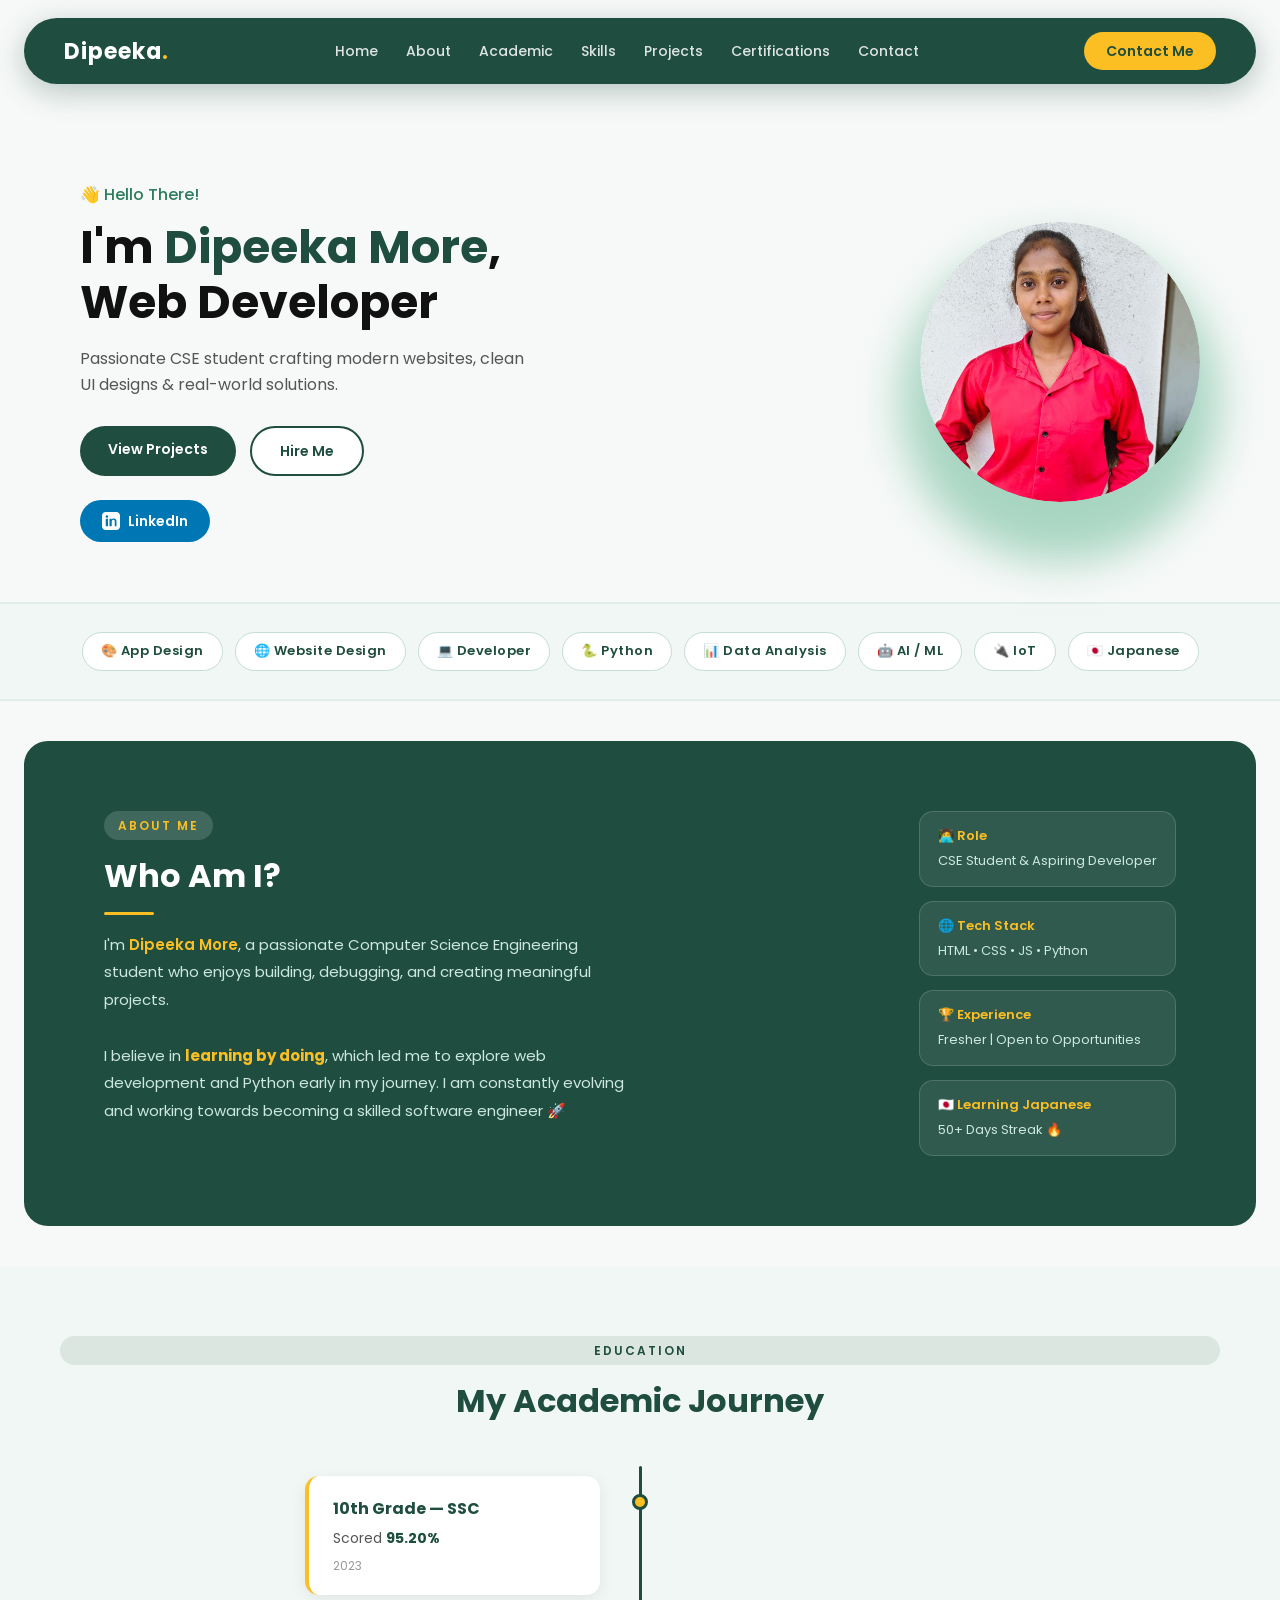
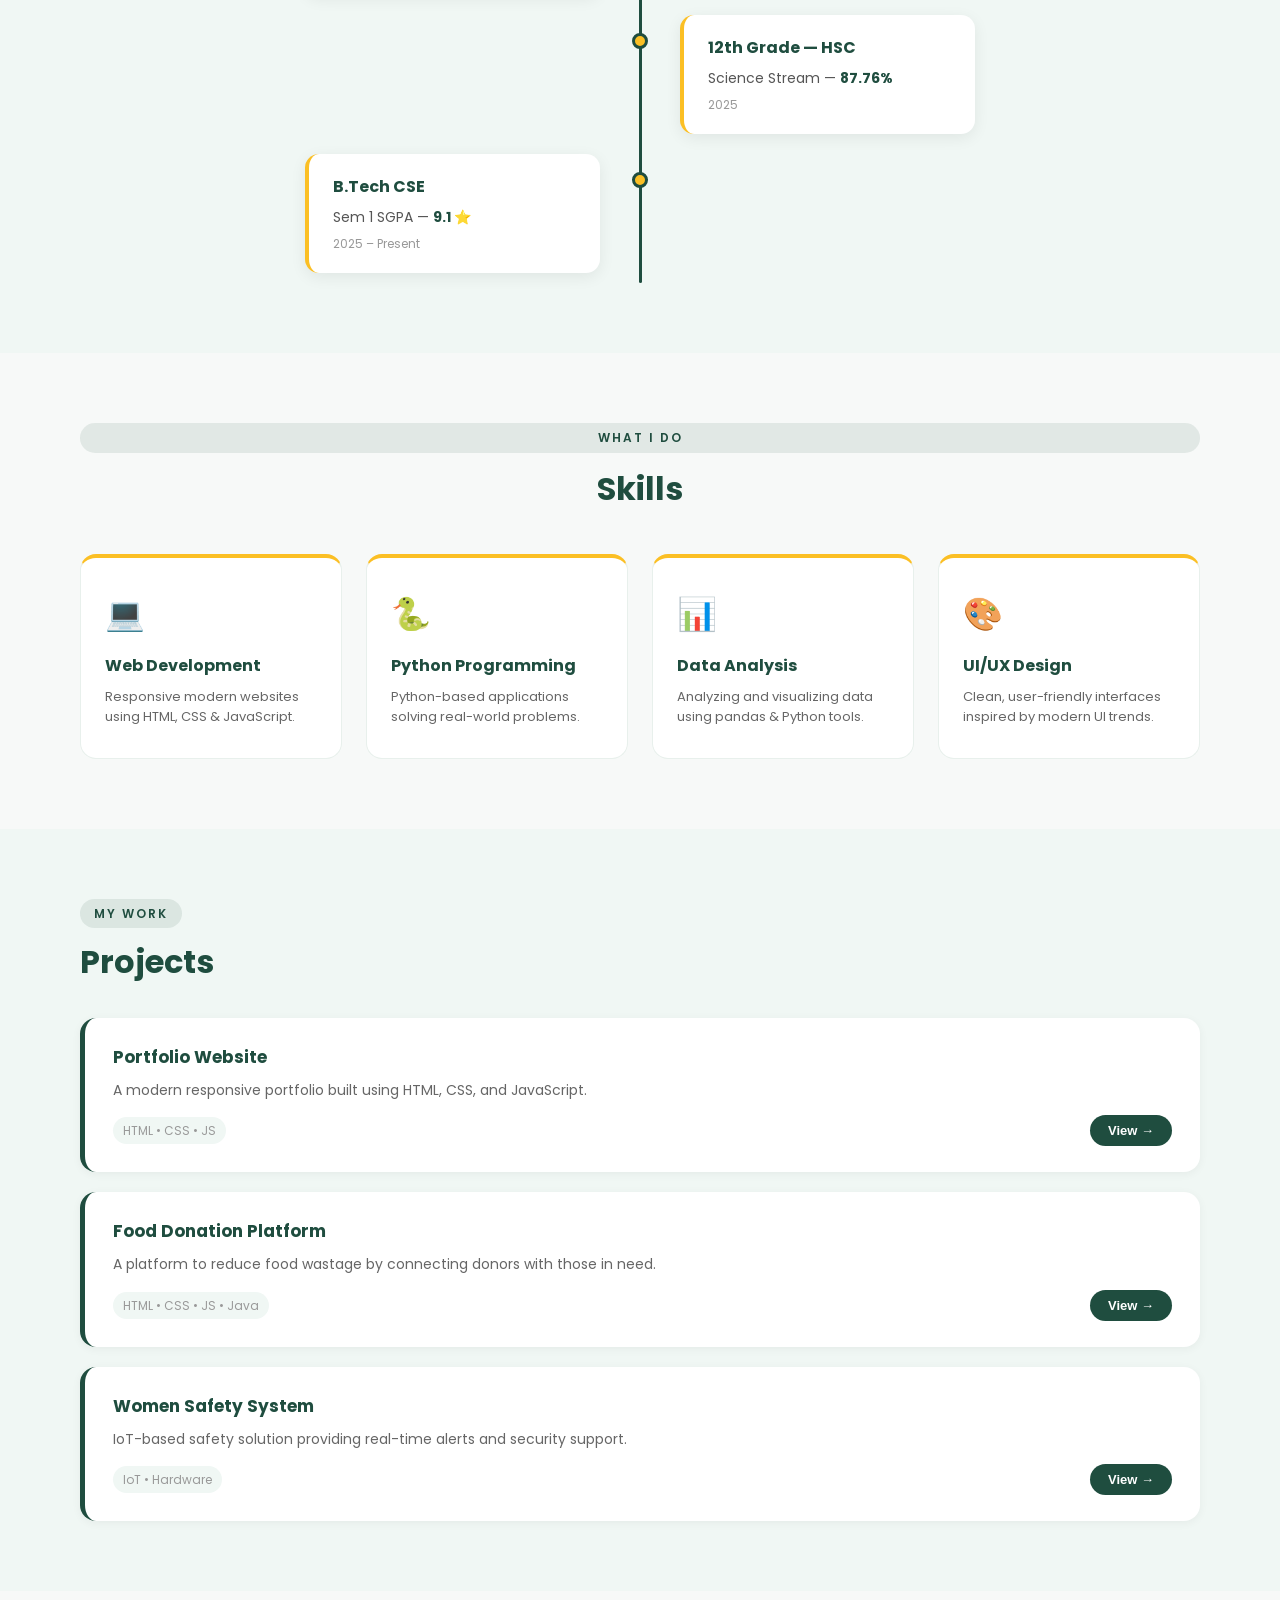
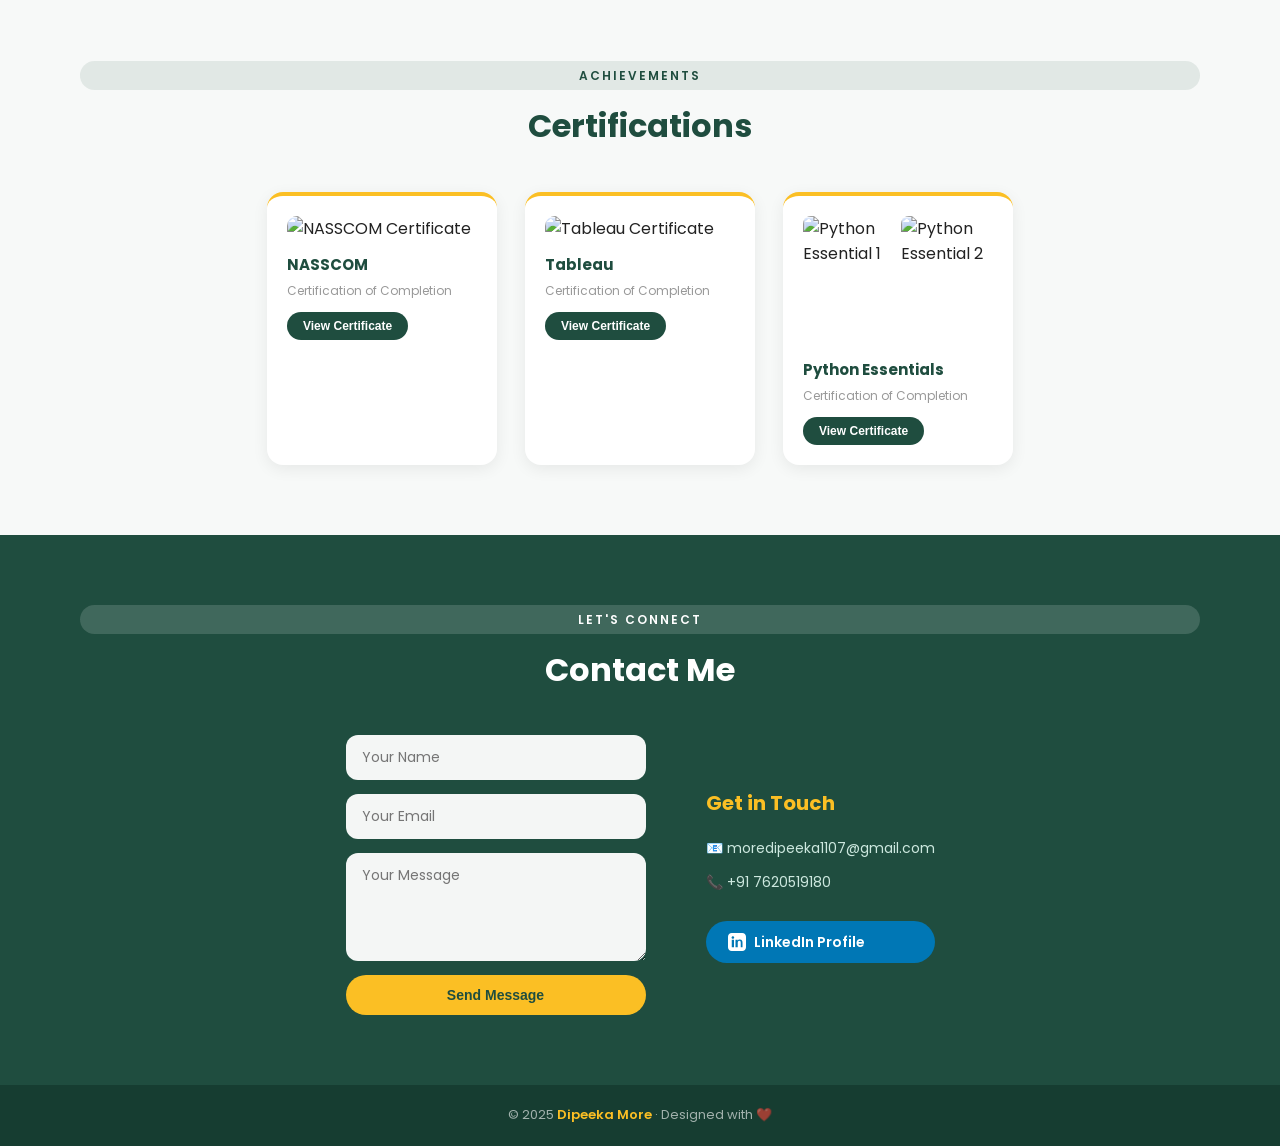
==== index.html @ 78a39257 "Update index.html" ====
<!DOCTYPE html>
<html lang="en">
<head>
  <meta charset="UTF-8">
  <title>Dipeeka More | Portfolio</title>
  <link rel="stylesheet" href="style.css">
  <link href="https://fonts.googleapis.com/css2?family=Poppins:wght@300;400;500;600;700&display=swap" rel="stylesheet">
</head>
<body>

<!-- NAVBAR -->
<header class="navbar">
  <div class="logo">Dipeeka<span>.</span></div>
  <nav>
    <a href="#home">Home</a>
    <a href="#about">About</a>
    <a href="#academic">Academic</a>
    <a href="#skills">Skills</a>
    <a href="#projects">Projects</a>
    <a href="#certifications">Certifications</a>
    <a href="#contact">Contact</a>
  </nav>
  <a href="#contact" class="contact-btn">Contact Me</a>
</header>

<!-- HERO -->
<section id="home" class="hero">
  <div class="hero-left">
    <p class="hello">👋 Hello There!</p>
    <h1>I'm <span>Dipeeka More</span>,<br>Web Developer</h1>
    <p class="desc">Passionate CSE student crafting modern websites, clean UI designs & real-world solutions.</p>
    <div class="buttons">
      <a href="#projects" class="btn primary">View Projects</a>
      <a href="#contact" class="btn secondary">Hire Me</a>
    </div>
    <div class="social-links">
      <a href="https://www.linkedin.com/in/dipeeka-more-11967a393?utm_source=share_via&utm_content=profile&utm_medium=member_android" target="_blank" class="linkedin-btn">
        <svg xmlns="http://www.w3.org/2000/svg" width="18" height="18" viewBox="0 0 24 24" fill="white">
          <path d="M19 0h-14c-2.761 0-5 2.239-5 5v14c0 2.761 2.239 5 5 5h14c2.762 0 5-2.239 5-5v-14c0-2.761-2.238-5-5-5zm-11 19h-3v-10h3v10zm-1.5-11.268c-.966 0-1.75-.784-1.75-1.75s.784-1.75 1.75-1.75 1.75.784 1.75 1.75-.784 1.75-1.75 1.75zm13.5 11.268h-3v-5.604c0-1.337-.027-3.059-1.863-3.059-1.865 0-2.151 1.455-2.151 2.959v5.704h-3v-10h2.881v1.367h.041c.401-.761 1.381-1.563 2.844-1.563 3.042 0 3.604 2.002 3.604 4.604v5.592z"/>
        </svg>
        LinkedIn
      </a>
    </div>
  </div>

  <div class="hero-right">
    <div class="flip-img">
      <div class="flip-inner">
        <div class="flip-front">
          <img src="professional pic.jpeg" alt="Dipeeka More">
        </div>
        <div class="flip-back">
          <h2>Dipeeka More</h2>
          <p class="flip-role">CSE Student 💻</p>
          <div class="flip-stats">
            <div><span>9.1</span><small>Sem 1 SGPA</small></div>
            <div><span>95%</span><small>SSC Score</small></div>
          </div>
          <p class="flip-skills">Python · Web Dev · AI · IoT</p>
          <p class="flip-goal">🎯 Goal: Software Engineer</p>
          <p class="flip-jp">🇯🇵 Japanese — 50+ Day Streak 🔥</p>
        </div>
      </div>
    </div>
  </div>
</section>

<!-- SKILLS BADGES -->
<div class="skills-badges">
  <span>🎨 App Design</span>
  <span>🌐 Website Design</span>
  <span>💻 Developer</span>
  <span>🐍 Python</span>
  <span>📊 Data Analysis</span>
  <span>🤖 AI / ML</span>
  <span>🔌 IoT</span>
  <span>🇯🇵 Japanese</span>
</div>

<!-- ABOUT -->
<section id="about" class="about">
  <div class="about-left">
    <p class="section-tag">About Me</p>
    <h2>Who Am I?</h2>
    <p class="about-text">
      I'm <span>Dipeeka More</span>, a passionate Computer Science Engineering student who enjoys building, debugging, and creating meaningful projects.<br><br>
      I believe in <b>learning by doing</b>, which led me to explore web development and Python early in my journey. I am constantly evolving and working towards becoming a skilled software engineer 🚀
    </p>
  </div>
  <div class="about-right">
    <div class="info-card">
      <h3>🧑‍💻 Role</h3>
      <p>CSE Student & Aspiring Developer</p>
    </div>
    <div class="info-card">
      <h3>🌐 Tech Stack</h3>
      <p>HTML • CSS • JS • Python</p>
    </div>
    <div class="info-card">
      <h3>🏆 Experience</h3>
      <p>Fresher | Open to Opportunities</p>
    </div>
    <div class="info-card">
      <h3>🇯🇵 Learning Japanese</h3>
      <p>50+ Days Streak 🔥</p>
    </div>
  </div>
</section>

<!-- ACADEMIC -->
<section id="academic" class="timeline-section">
  <p class="section-tag center">Education</p>
  <h2>My Academic Journey</h2>
  <div class="timeline">

    <div class="timeline-container left">
      <div class="content">
        <h3>10th Grade — SSC</h3>
        <p>Scored <strong>95.20%</strong></p>
        <span>2023</span>
      </div>
    </div>

    <div class="timeline-container right">
      <div class="content">
        <h3>12th Grade — HSC</h3>
        <p>Science Stream — <strong>87.76%</strong></p>
        <span>2025</span>
      </div>
    </div>

    <div class="timeline-container left">
      <div class="content">
        <h3>B.Tech CSE</h3>
        <p>Sem 1 SGPA — <strong>9.1 ⭐</strong></p>
        <span>2025 – Present</span>
      </div>
    </div>

  </div>
</section>

<!-- SKILLS -->
<section id="skills" class="services">
  <p class="section-tag center">What I Do</p>
  <h2>Skills</h2>
  <div class="service-container">
    <div class="service-card">
      <div class="icon">💻</div>
      <h3>Web Development</h3>
      <p>Responsive modern websites using HTML, CSS & JavaScript.</p>
    </div>
    <div class="service-card">
      <div class="icon">🐍</div>
      <h3>Python Programming</h3>
      <p>Python-based applications solving real-world problems.</p>
    </div>
    <div class="service-card">
      <div class="icon">📊</div>
      <h3>Data Analysis</h3>
      <p>Analyzing and visualizing data using pandas & Python tools.</p>
    </div>
    <div class="service-card">
      <div class="icon">🎨</div>
      <h3>UI/UX Design</h3>
      <p>Clean, user-friendly interfaces inspired by modern UI trends.</p>
    </div>
  </div>
</section>

<!-- PROJECTS -->
<section id="projects" class="projects">
  <p class="section-tag">My Work</p>
  <h2>Projects</h2>
  <div class="project-list">

    <div class="project-item">
      <h3>Portfolio Website</h3>
      <p>A modern responsive portfolio built using HTML, CSS, and JavaScript.</p>
      <div class="project-footer">
        <span>HTML • CSS • JS</span>
        <button>View →</button>
      </div>
    </div>

    <div class="project-item">
      <h3>Food Donation Platform</h3>
      <p>A platform to reduce food wastage by connecting donors with those in need.</p>
      <div class="project-footer">
        <span>HTML • CSS • JS • Java</span>
        <a href="https://dhruvtalmale435-lab.github.io/food-donation-platform/" target="_blank"><button>View →</button></a>
      </div>
    </div>

    <div class="project-item">
      <h3>Women Safety System</h3>
      <p>IoT-based safety solution providing real-time alerts and security support.</p>
      <div class="project-footer">
        <span>IoT • Hardware</span>
        <button>View →</button>
      </div>
    </div>

  </div>
</section>

<!-- CERTIFICATIONS -->
<section id="certifications" class="certifications">
  <p class="section-tag center">Achievements</p>
  <h2>Certifications</h2>
  <div class="cert-container">

    <div class="cert-card" onclick="document.getElementById('nasscom-modal').style.display='flex'">
      <img src="C:\Users\Dipeeka\OneDrive\Pictures\Screenshots\Screenshot 2026-04-06 223527.png" alt="NASSCOM Certificate" class="cert-thumb">
      <h3>NASSCOM</h3>
      <p>Certification of Completion</p>
      <button>View Certificate</button>
    </div>
    <div id="nasscom-modal" style="display:none;position:fixed;top:0;left:0;width:100%;height:100%;background:rgba(0,0,0,0.85);z-index:1000;justify-content:center;align-items:center;" onclick="this.style.display='none'">
      <img src="C:\Users\Dipeeka\OneDrive\Pictures\Screenshots\Screenshot 2026-04-06 223527.png" alt="NASSCOM Certificate" style="max-width:90%;max-height:90%;border-radius:12px;">
    </div>

    <div class="cert-card" onclick="document.getElementById('tableau-modal').style.display='flex'">
      <img src="C:\Users\Dipeeka\OneDrive\Documents\tablue cer.jpeg" alt="Tableau Certificate" class="cert-thumb">
      <h3>Tableau</h3>
      <p>Certification of Completion</p>
      <button>View Certificate</button>
    </div>
    <div id="tableau-modal" style="display:none;position:fixed;top:0;left:0;width:100%;height:100%;background:rgba(0,0,0,0.85);z-index:1000;justify-content:center;align-items:center;" onclick="this.style.display='none'">
      <img src="C:\Users\Dipeeka\OneDrive\Documents\tablue cer.jpeg" alt="Tableau Certificate" style="max-width:90%;max-height:90%;border-radius:12px;">
    </div>

    <div class="cert-card" onclick="document.getElementById('python-modal').style.display='flex'">
      <div class="cert-thumb-double">
        <img src="C:\Users\Dipeeka\OneDrive\Documents\python essential 1.jpeg" alt="Python Essential 1">
        <img src="C:\Users\Dipeeka\OneDrive\Documents\python essential 2.jpeg" alt="Python Essential 2">
      </div>
      <h3>Python Essentials</h3>
      <p>Certification of Completion</p>
      <button>View Certificate</button>
    </div>
    <div id="python-modal" style="display:none;position:fixed;top:0;left:0;width:100%;height:100%;background:rgba(0,0,0,0.85);z-index:1000;justify-content:center;align-items:center;gap:20px;flex-wrap:wrap;" onclick="this.style.display='none'">
      <img src="C:\Users\Dipeeka\OneDrive\Documents\python essential 1.jpeg" alt="Python Essential 1" style="max-width:45%;max-height:90%;border-radius:12px;">
      <img src="C:\Users\Dipeeka\OneDrive\Documents\python essential 2.jpeg" alt="Python Essential 2" style="max-width:45%;max-height:90%;border-radius:12px;">
    </div>

  </div>
</section>

<!-- CONTACT -->
<section id="contact" class="contact">
  <p class="section-tag center light">Let's Connect</p>
  <h2>Contact Me</h2>
  <div class="contact-box">
    <form>
      <input type="text" placeholder="Your Name" required>
      <input type="email" placeholder="Your Email" required>
      <textarea placeholder="Your Message" rows="4"></textarea>
      <button type="submit">Send Message</button>
    </form>
    <div class="contact-info">
      <h3>Get in Touch</h3>
      <p>📧 moredipeeka1107@gmail.com</p>
      <p>📞 +91 7620519180</p>
      <a href="https://www.linkedin.com/in/dipeeka-more-11967a393?utm_source=share_via&utm_content=profile&utm_medium=member_android" target="_blank" class="linkedin-btn" style="margin-top:15px;display:inline-flex;">
        <svg xmlns="http://www.w3.org/2000/svg" width="18" height="18" viewBox="0 0 24 24" fill="white">
          <path d="M19 0h-14c-2.761 0-5 2.239-5 5v14c0 2.761 2.239 5 5 5h14c2.762 0 5-2.239 5-5v-14c0-2.761-2.238-5-5-5zm-11 19h-3v-10h3v10zm-1.5-11.268c-.966 0-1.75-.784-1.75-1.75s.784-1.75 1.75-1.75 1.75.784 1.75 1.75-.784 1.75-1.75 1.75zm13.5 11.268h-3v-5.604c0-1.337-.027-3.059-1.863-3.059-1.865 0-2.151 1.455-2.151 2.959v5.704h-3v-10h2.881v1.367h.041c.401-.761 1.381-1.563 2.844-1.563 3.042 0 3.604 2.002 3.604 4.604v5.592z"/>
        </svg>
        LinkedIn Profile
      </a>
    </div>
  </div>
</section>

<!-- FOOTER -->
<footer class="footer">
  <p>© 2025 <span>Dipeeka More</span> · Designed with ❤️</p>
</footer>

</body>
</html>
---- style.css ----
/* ===== BASE ===== */
*, *::before, *::after { box-sizing: border-box; margin: 0; padding: 0; }

html { scroll-behavior: smooth; }

body {
  font-family: 'Poppins', sans-serif;
  background: #f7f9f8;
  color: #222;
  line-height: 1.6;
}

/* ===== SECTION TAG ===== */
.section-tag {
  display: inline-block;
  background: rgba(31,77,63,0.1);
  color: #1f4d3f;
  font-size: 12px;
  font-weight: 600;
  letter-spacing: 2px;
  text-transform: uppercase;
  padding: 5px 14px;
  border-radius: 20px;
  margin-bottom: 10px;
}
.section-tag.center { display: block; text-align: center; }
.section-tag.light { background: rgba(255,255,255,0.15); color: #fff; }

section h2 {
  font-size: 32px;
  font-weight: 700;
  color: #1f4d3f;
  margin-bottom: 40px;
}
.timeline-section h2, .services h2, .certifications h2 { text-align: center; }

/* ===== NAVBAR ===== */
.navbar {
  display: flex;
  justify-content: space-between;
  align-items: center;
  padding: 14px 40px;
  background: #1f4d3f;
  border-radius: 50px;
  margin: 18px 24px;
  position: sticky;
  top: 14px;
  z-index: 999;
  box-shadow: 0 8px 30px rgba(31,77,63,0.3);
}

.logo {
  font-size: 22px;
  font-weight: 700;
  color: white;
  letter-spacing: 1px;
}
.logo span { color: #fbbf24; }

.navbar nav a {
  margin: 0 12px;
  color: rgba(255,255,255,0.85);
  text-decoration: none;
  font-size: 14px;
  font-weight: 500;
  transition: color 0.3s;
}
.navbar nav a:hover { color: #fbbf24; }

.contact-btn {
  background: #fbbf24;
  color: #1f4d3f;
  padding: 8px 22px;
  border-radius: 25px;
  font-weight: 600;
  font-size: 14px;
  text-decoration: none;
  transition: 0.3s;
  border: none;
  cursor: pointer;
}
.contact-btn:hover { background: white; }

/* ===== HERO ===== */
.hero {
  display: flex;
  justify-content: space-between;
  align-items: center;
  padding: 80px 80px 60px;
  gap: 40px;
}

.hello {
  font-size: 16px;
  color: #2e7d5e;
  font-weight: 500;
  margin-bottom: 12px;
}

.hero-left h1 {
  font-size: 46px;
  font-weight: 700;
  line-height: 1.2;
  color: #111;
  margin-bottom: 16px;
}
.hero-left h1 span { color: #1f4d3f; }

.desc {
  font-size: 16px;
  color: #555;
  max-width: 460px;
  margin-bottom: 28px;
}

.buttons { display: flex; gap: 14px; flex-wrap: wrap; }

.btn {
  padding: 12px 28px;
  border-radius: 30px;
  font-weight: 600;
  font-size: 14px;
  text-decoration: none;
  transition: 0.3s;
  border: none;
  cursor: pointer;
}
.btn.primary { background: #1f4d3f; color: white; }
.btn.primary:hover { background: #2e7d5e; transform: translateY(-2px); }
.btn.secondary { background: white; color: #1f4d3f; border: 2px solid #1f4d3f; }
.btn.secondary:hover { background: #1f4d3f; color: white; transform: translateY(-2px); }

.social-links { margin-top: 24px; }

.linkedin-btn {
  display: inline-flex;
  align-items: center;
  gap: 8px;
  background: #0077b5;
  color: white;
  padding: 10px 22px;
  border-radius: 25px;
  text-decoration: none;
  font-weight: 600;
  font-size: 14px;
  transition: 0.3s;
}
.linkedin-btn:hover {
  background: #005983;
  transform: translateY(-3px);
  box-shadow: 0 6px 18px rgba(0,119,181,0.35);
}

/* FLIP IMAGE */
.hero-right { display: flex; justify-content: center; align-items: center; }

.flip-img {
  width: 280px;
  height: 280px;
  perspective: 1000px;
  animation: float 3s ease-in-out infinite;
  position: relative;
}

.flip-img::before {
  content: "";
  position: absolute;
  width: 320px;
  height: 320px;
  background: #a8d5c2;
  border-radius: 50%;
  z-index: -1;
  top: 20px;
  left: -20px;
  filter: blur(22px);
}

.flip-inner {
  width: 100%;
  height: 100%;
  transition: transform 0.7s;
  transform-style: preserve-3d;
  position: relative;
}
.flip-img:hover .flip-inner { transform: rotateY(180deg); }

.flip-front, .flip-back {
  position: absolute;
  width: 100%;
  height: 100%;
  border-radius: 50%;
  backface-visibility: hidden;
  overflow: hidden;
}
.flip-front img {
  width: 100%;
  height: 100%;
  object-fit: cover;
  border-radius: 50%;
}
.flip-back {
  background: #1f4d3f;
  color: white;
  transform: rotateY(180deg);
  display: flex;
  flex-direction: column;
  justify-content: center;
  align-items: center;
  gap: 8px;
  text-align: center;
  padding: 20px;
}
.flip-back h2 { font-size: 18px; margin-bottom: 4px; }
.flip-role { font-size: 13px; color: #fbbf24; font-weight: 600; margin-bottom: 8px; }
.flip-stats {
  display: flex;
  gap: 18px;
  margin-bottom: 8px;
}
.flip-stats div {
  display: flex;
  flex-direction: column;
  align-items: center;
  background: rgba(255,255,255,0.1);
  border-radius: 10px;
  padding: 6px 12px;
}
.flip-stats span { font-size: 18px; font-weight: 700; color: #fbbf24; }
.flip-stats small { font-size: 10px; color: #cde8df; }
.flip-skills { font-size: 12px; color: #cde8df; margin-bottom: 4px; }
.flip-goal { font-size: 12px; color: #fbbf24; font-weight: 600; }
.flip-jp { font-size: 11px; color: #cde8df; }

@keyframes float {
  0%, 100% { transform: translateY(0); }
  50% { transform: translateY(-12px); }
}

/* ===== SKILLS BADGES ===== */
.skills-badges {
  display: flex;
  justify-content: center;
  flex-wrap: wrap;
  gap: 12px;
  padding: 28px 80px;
  background: #f0f7f4;
  border-top: 2px solid #e0ede8;
  border-bottom: 2px solid #e0ede8;
}
.skills-badges span {
  background: white;
  color: #1f4d3f;
  font-size: 13px;
  font-weight: 600;
  padding: 8px 18px;
  border-radius: 25px;
  border: 1.5px solid #c5ddd5;
  letter-spacing: 0.5px;
  transition: 0.3s;
  cursor: default;
}
.skills-badges span:hover {
  background: #1f4d3f;
  color: white;
  border-color: #1f4d3f;
  transform: translateY(-2px);
  box-shadow: 0 4px 12px rgba(31,77,63,0.18);
}

/* ===== ABOUT ===== */
.about {
  display: flex;
  justify-content: space-between;
  align-items: flex-start;
  gap: 50px;
  padding: 70px 80px;
  background: #1f4d3f;
  color: white;
  margin: 40px 24px;
  border-radius: 24px;
}

.about-left { max-width: 520px; }
.about-left .section-tag { background: rgba(255,255,255,0.15); color: #fbbf24; }

.about-left h2 {
  color: white;
  font-size: 32px;
  margin-bottom: 16px;
}
.about-left h2::after {
  content: "";
  display: block;
  width: 50px;
  height: 3px;
  background: #fbbf24;
  margin-top: 10px;
  border-radius: 2px;
}

.about-text { font-size: 15px; line-height: 1.85; color: #cde8df; }
.about-text span { color: #fbbf24; font-weight: 600; }
.about-text b { color: #fbbf24; }

.about-right { display: flex; flex-direction: column; gap: 14px; min-width: 220px; }

.info-card {
  background: rgba(255,255,255,0.08);
  border: 1px solid rgba(255,255,255,0.15);
  color: white;
  padding: 14px 18px;
  border-radius: 14px;
  transition: 0.3s;
  backdrop-filter: blur(6px);
}
.info-card:hover {
  background: rgba(255,255,255,0.15);
  transform: translateX(8px);
}
.info-card h3 { font-size: 13px; font-weight: 600; margin-bottom: 4px; color: #fbbf24; }
.info-card p { font-size: 13px; color: #cde8df; }

/* ===== ACADEMIC ===== */
.timeline-section {
  padding: 70px 60px;
  background: #f0f7f4;
  text-align: center;
}

.timeline {
  position: relative;
  max-width: 750px;
  margin: auto;
}
.timeline::after {
  content: '';
  position: absolute;
  width: 3px;
  background: #1f4d3f;
  top: 0; bottom: 0;
  left: 50%;
  margin-left: -1.5px;
  border-radius: 3px;
}

.timeline-container {
  padding: 10px 40px;
  position: relative;
  width: 50%;
}
.left { left: 0; }
.right { left: 50%; }

.content {
  padding: 20px 24px;
  background: white;
  border-radius: 14px;
  position: relative;
  box-shadow: 0 4px 16px rgba(0,0,0,0.07);
  text-align: left;
  border-left: 4px solid #fbbf24;
}
.content h3 { color: #1f4d3f; font-size: 16px; margin-bottom: 6px; }
.content p { font-size: 14px; color: #555; }
.content span { font-size: 12px; color: #999; margin-top: 6px; display: block; }
.content strong { color: #1f4d3f; }

.timeline-container::after {
  content: '';
  position: absolute;
  width: 16px;
  height: 16px;
  right: -8px;
  background: #fbbf24;
  border: 3px solid #1f4d3f;
  border-radius: 50%;
  top: 28px;
  z-index: 1;
}
.right::after { left: -8px; }

/* ===== SKILLS ===== */
.services {
  padding: 70px 80px;
  background: #f7f9f8;
  text-align: center;
}

.service-container {
  display: grid;
  grid-template-columns: repeat(auto-fit, minmax(220px, 1fr));
  gap: 24px;
  margin-top: 10px;
}

.service-card {
  background: white;
  padding: 30px 24px;
  border-radius: 16px;
  border-top: 4px solid #fbbf24;
  border: 1px solid #e8f0ec;
  border-top: 4px solid #fbbf24;
  transition: 0.3s;
  text-align: left;
}
.service-card:hover {
  transform: translateY(-8px);
  box-shadow: 0 12px 30px rgba(31,77,63,0.12);
}
.icon { font-size: 32px; margin-bottom: 14px; }
.service-card h3 { color: #1f4d3f; font-size: 16px; margin-bottom: 8px; }
.service-card p { font-size: 13px; color: #666; line-height: 1.6; }

/* ===== PROJECTS ===== */
.projects {
  padding: 70px 80px;
  background: #f0f7f4;
}
.projects .section-tag { margin-bottom: 8px; }
.projects h2 { text-align: left; margin-bottom: 30px; }

.project-list { display: flex; flex-direction: column; gap: 20px; }

.project-item {
  background: white;
  padding: 26px 28px;
  border-radius: 16px;
  border-left: 5px solid #1f4d3f;
  transition: 0.3s;
  box-shadow: 0 2px 10px rgba(0,0,0,0.05);
}
.project-item:hover {
  transform: translateX(8px);
  box-shadow: 0 8px 24px rgba(31,77,63,0.12);
  border-left-color: #fbbf24;
}
.project-item h3 { color: #1f4d3f; font-size: 17px; margin-bottom: 8px; }
.project-item p { color: #666; font-size: 14px; }

.project-footer {
  display: flex;
  justify-content: space-between;
  align-items: center;
  margin-top: 14px;
}
.project-footer span { font-size: 12px; color: #999; background: #f0f7f4; padding: 4px 10px; border-radius: 20px; }
.project-footer a { text-decoration: none; }
.project-footer button {
  background: #1f4d3f;
  color: white;
  border: none;
  padding: 8px 18px;
  border-radius: 20px;
  font-size: 13px;
  font-weight: 600;
  cursor: pointer;
  transition: 0.3s;
}
.project-footer button:hover { background: #fbbf24; color: #1f4d3f; }

/* ===== CERTIFICATIONS ===== */
.certifications {
  padding: 70px 80px;
  text-align: center;
  background: #f7f9f8;
}

.cert-container {
  display: flex;
  justify-content: center;
  gap: 28px;
  flex-wrap: wrap;
  margin-top: 10px;
}

.cert-card {
  background: white;
  border-radius: 16px;
  padding: 20px;
  width: 230px;
  border-top: 4px solid #fbbf24;
  box-shadow: 0 4px 16px rgba(0,0,0,0.07);
  transition: 0.3s;
  cursor: pointer;
  text-align: left;
}
.cert-card:hover {
  transform: translateY(-8px);
  box-shadow: 0 12px 28px rgba(251,191,36,0.25);
}
.cert-thumb {
  width: 100%;
  height: 130px;
  object-fit: cover;
  border-radius: 10px;
  margin-bottom: 12px;
}
.cert-thumb-double {
  display: flex;
  gap: 5px;
  height: 130px;
  margin-bottom: 12px;
}
.cert-thumb-double img {
  width: 50%;
  height: 100%;
  object-fit: cover;
  border-radius: 8px;
}
.cert-card h3 { color: #1f4d3f; font-size: 15px; margin-bottom: 4px; }
.cert-card p { font-size: 12px; color: #999; margin-bottom: 12px; }
.cert-card button {
  background: #1f4d3f;
  color: white;
  border: none;
  padding: 7px 16px;
  border-radius: 20px;
  cursor: pointer;
  font-size: 12px;
  font-weight: 600;
  transition: 0.3s;
}
.cert-card button:hover { background: #fbbf24; color: #1f4d3f; }

/* ===== CONTACT ===== */
.contact {
  padding: 70px 80px;
  background: #1f4d3f;
  color: white;
  text-align: center;
}
.contact h2 { color: white; }

.contact-box {
  display: flex;
  justify-content: center;
  gap: 60px;
  margin-top: 10px;
  flex-wrap: wrap;
  text-align: left;
}

form { display: flex; flex-direction: column; gap: 14px; }
form input, form textarea {
  padding: 12px 16px;
  border-radius: 12px;
  border: none;
  width: 300px;
  font-family: 'Poppins', sans-serif;
  font-size: 14px;
  background: rgba(255,255,255,0.95);
  color: #222;
}
form textarea { resize: vertical; }
form button {
  background: #fbbf24;
  border: none;
  padding: 12px;
  border-radius: 25px;
  font-weight: 700;
  font-size: 14px;
  cursor: pointer;
  transition: 0.3s;
  color: #1f4d3f;
}
form button:hover { background: white; }

.contact-info {
  display: flex;
  flex-direction: column;
  gap: 12px;
  justify-content: center;
}
.contact-info h3 { font-size: 20px; color: #fbbf24; margin-bottom: 6px; }
.contact-info p { font-size: 14px; color: #cde8df; }

/* ===== FOOTER ===== */
.footer {
  background: #163d31;
  color: rgba(255,255,255,0.6);
  text-align: center;
  padding: 20px;
  font-size: 13px;
}
.footer span { color: #fbbf24; font-weight: 600; }
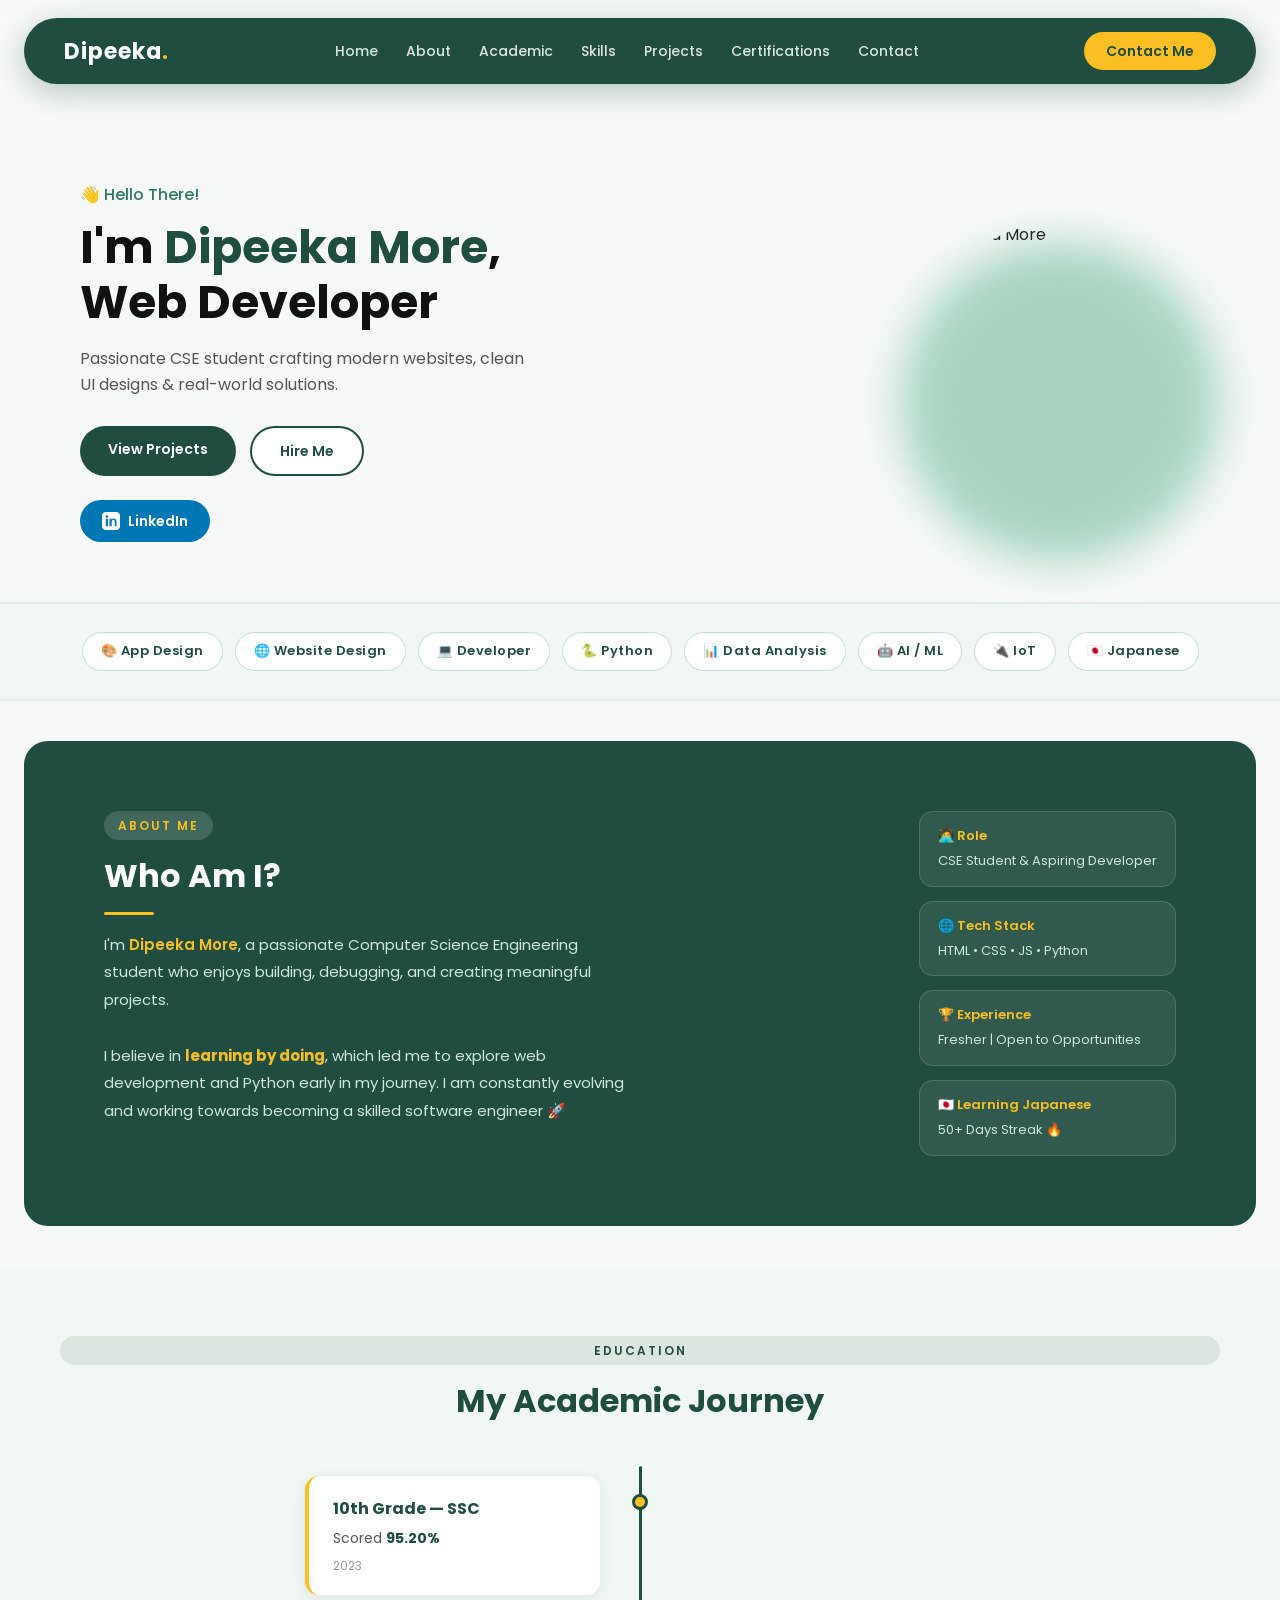
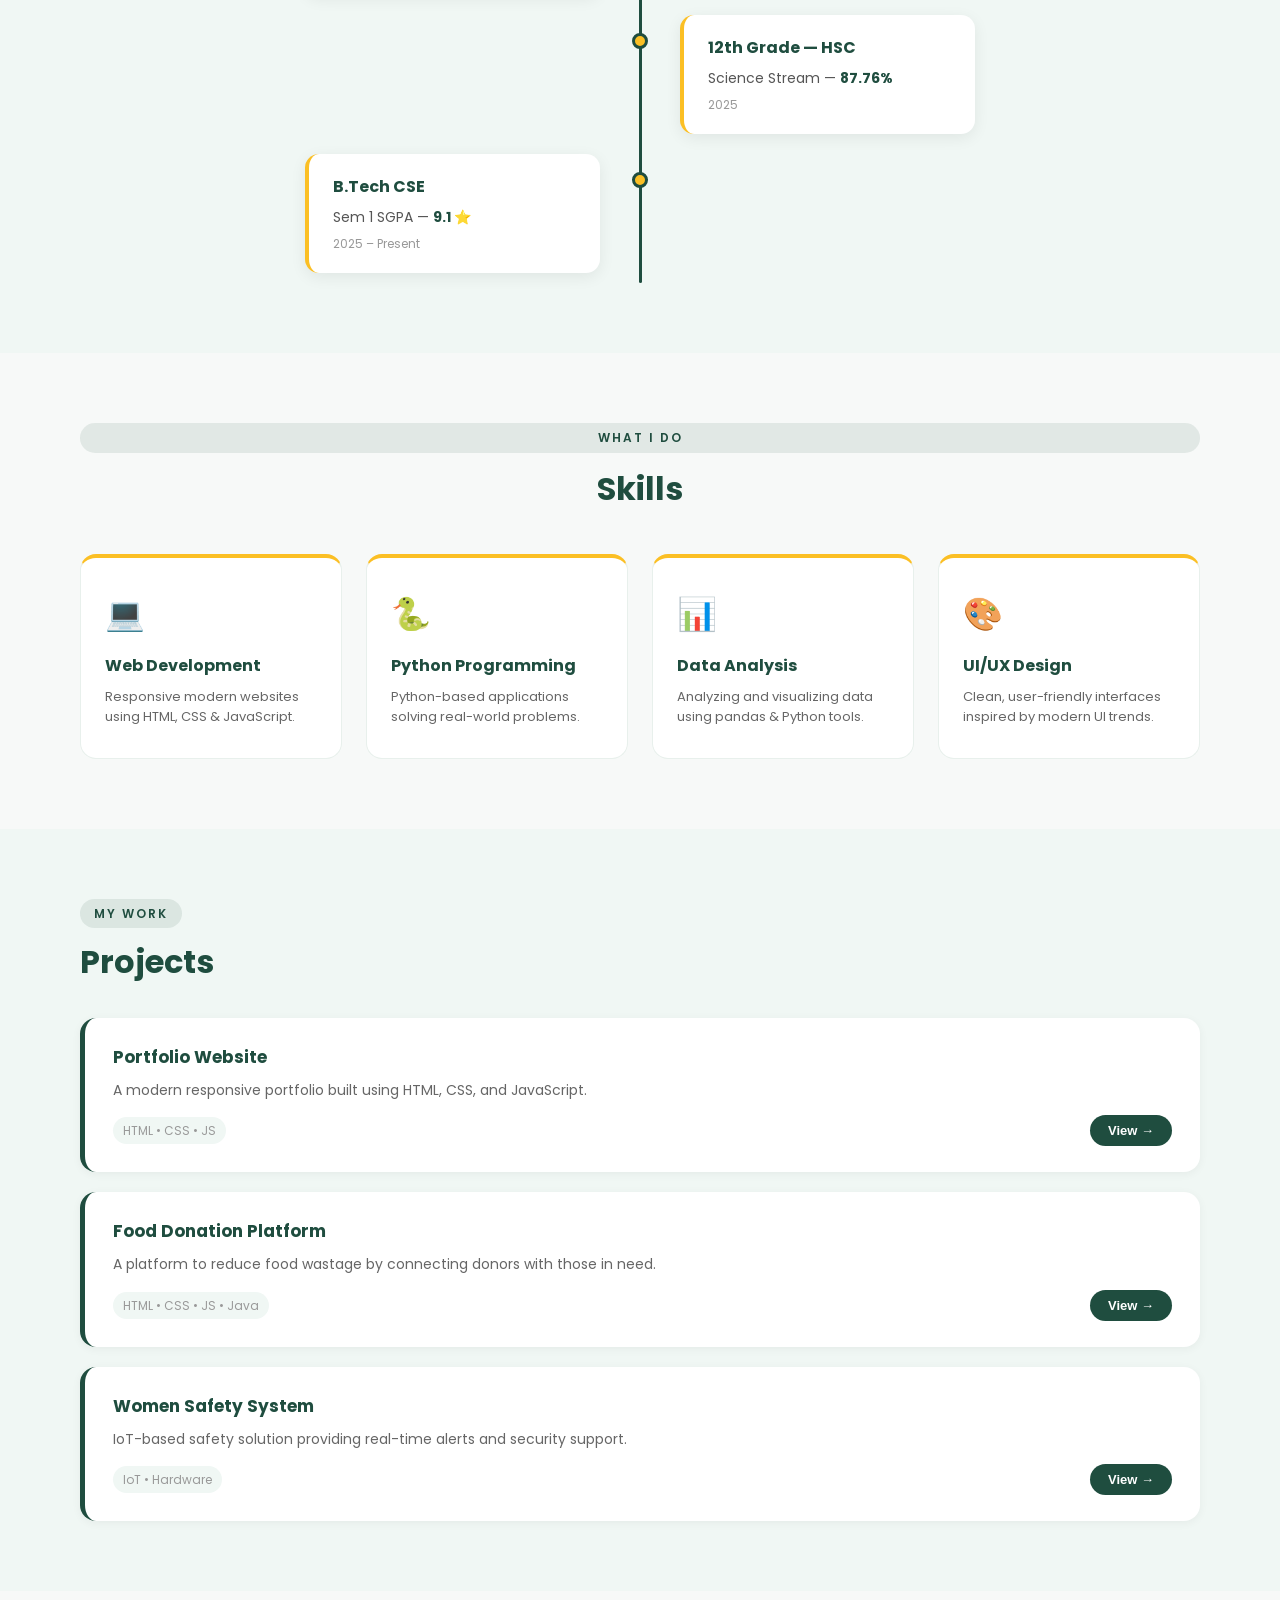
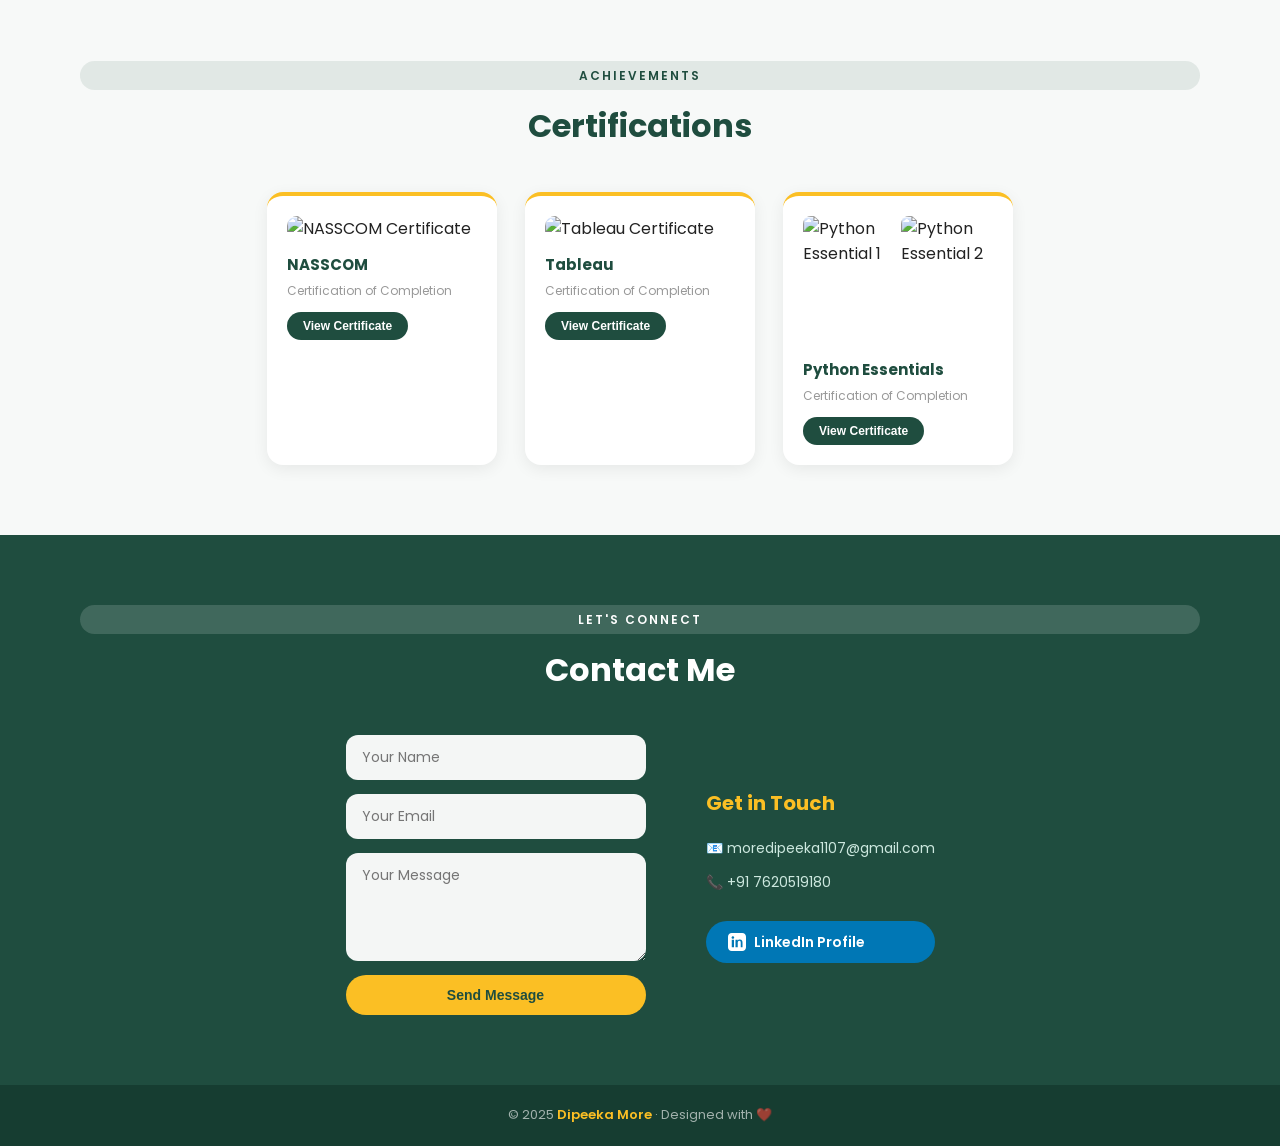
==== commit 5bf3a506: "Update image paths to absolute local paths" ====
--- a/index.html
+++ b/index.html
@@ -47,7 +47,7 @@
     <div class="flip-img">
       <div class="flip-inner">
         <div class="flip-front">
-          <img src="professional pic.jpeg" alt="Dipeeka More">
+          <img src="C:\Users\Dipeeka\OneDrive\Documents\professional pic.jpeg" alt="Dipeeka More">
         </div>
         <div class="flip-back">
           <h2>Dipeeka More</h2>
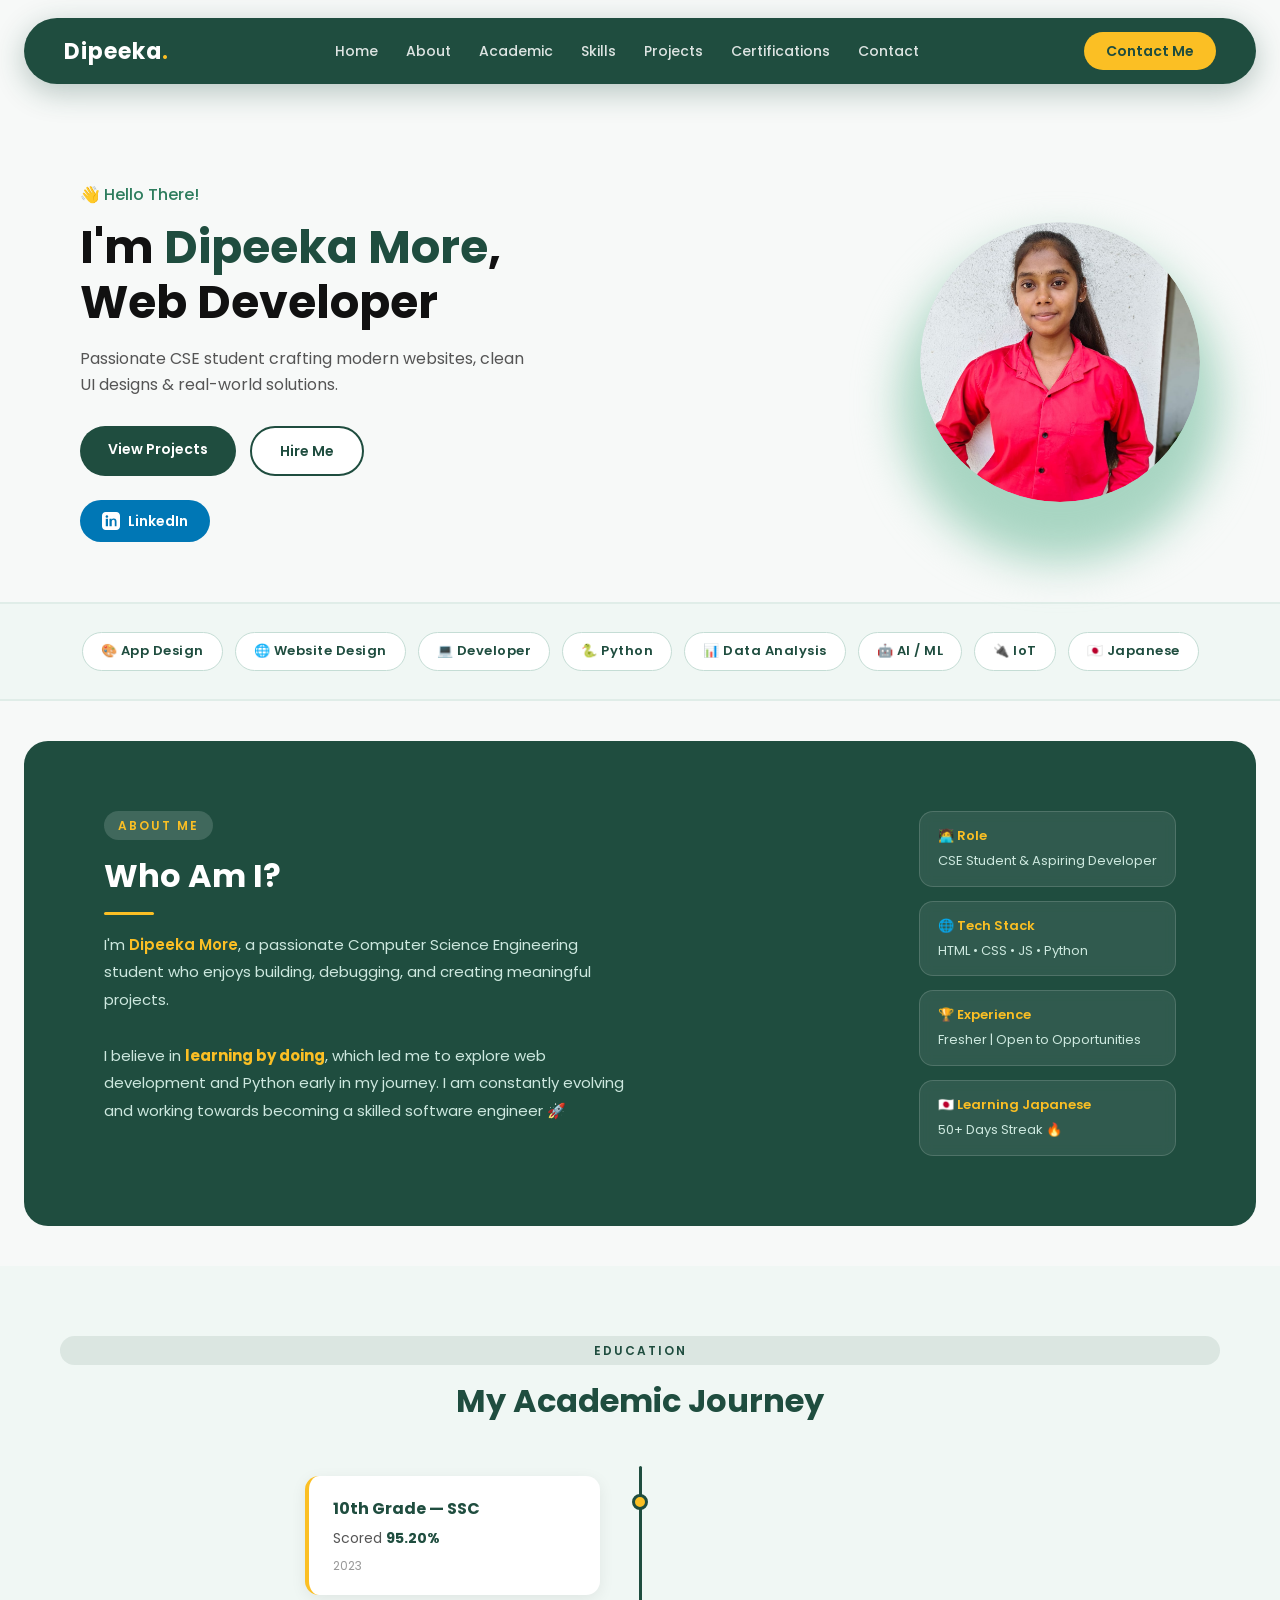
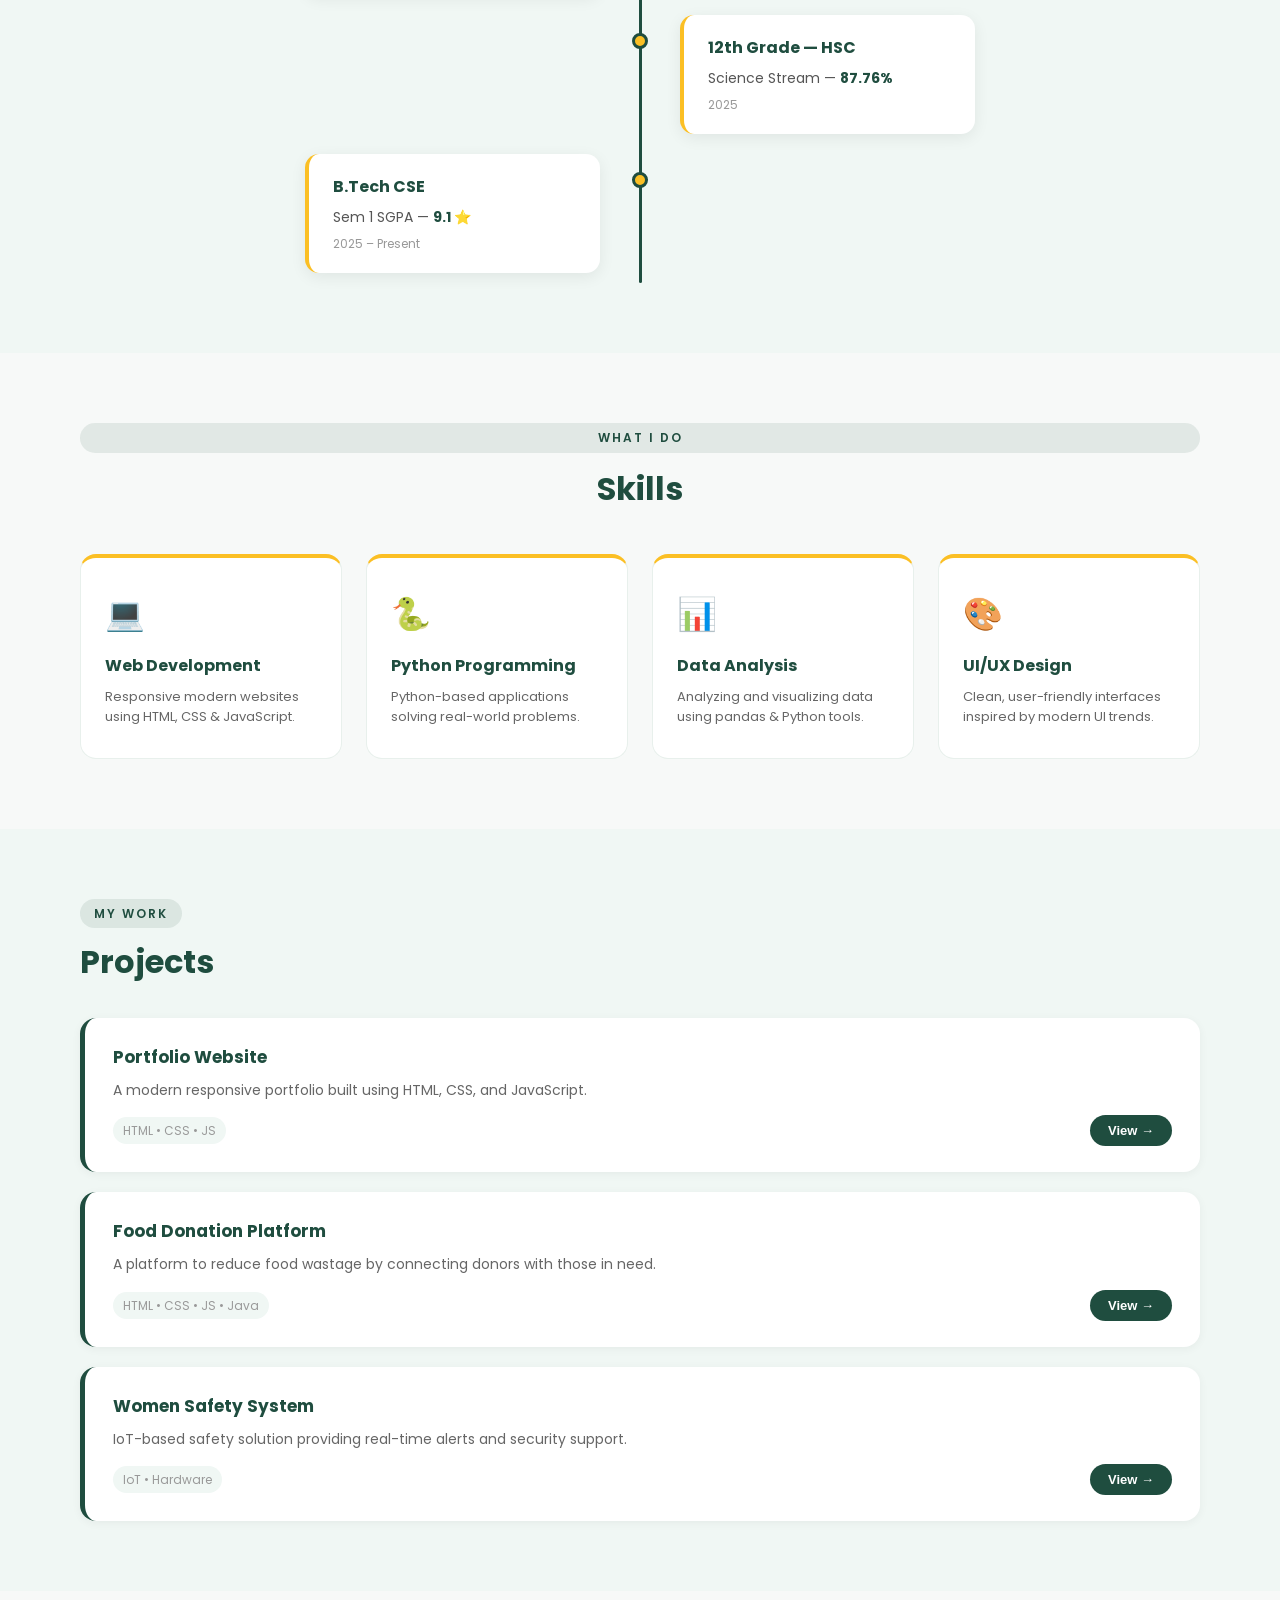
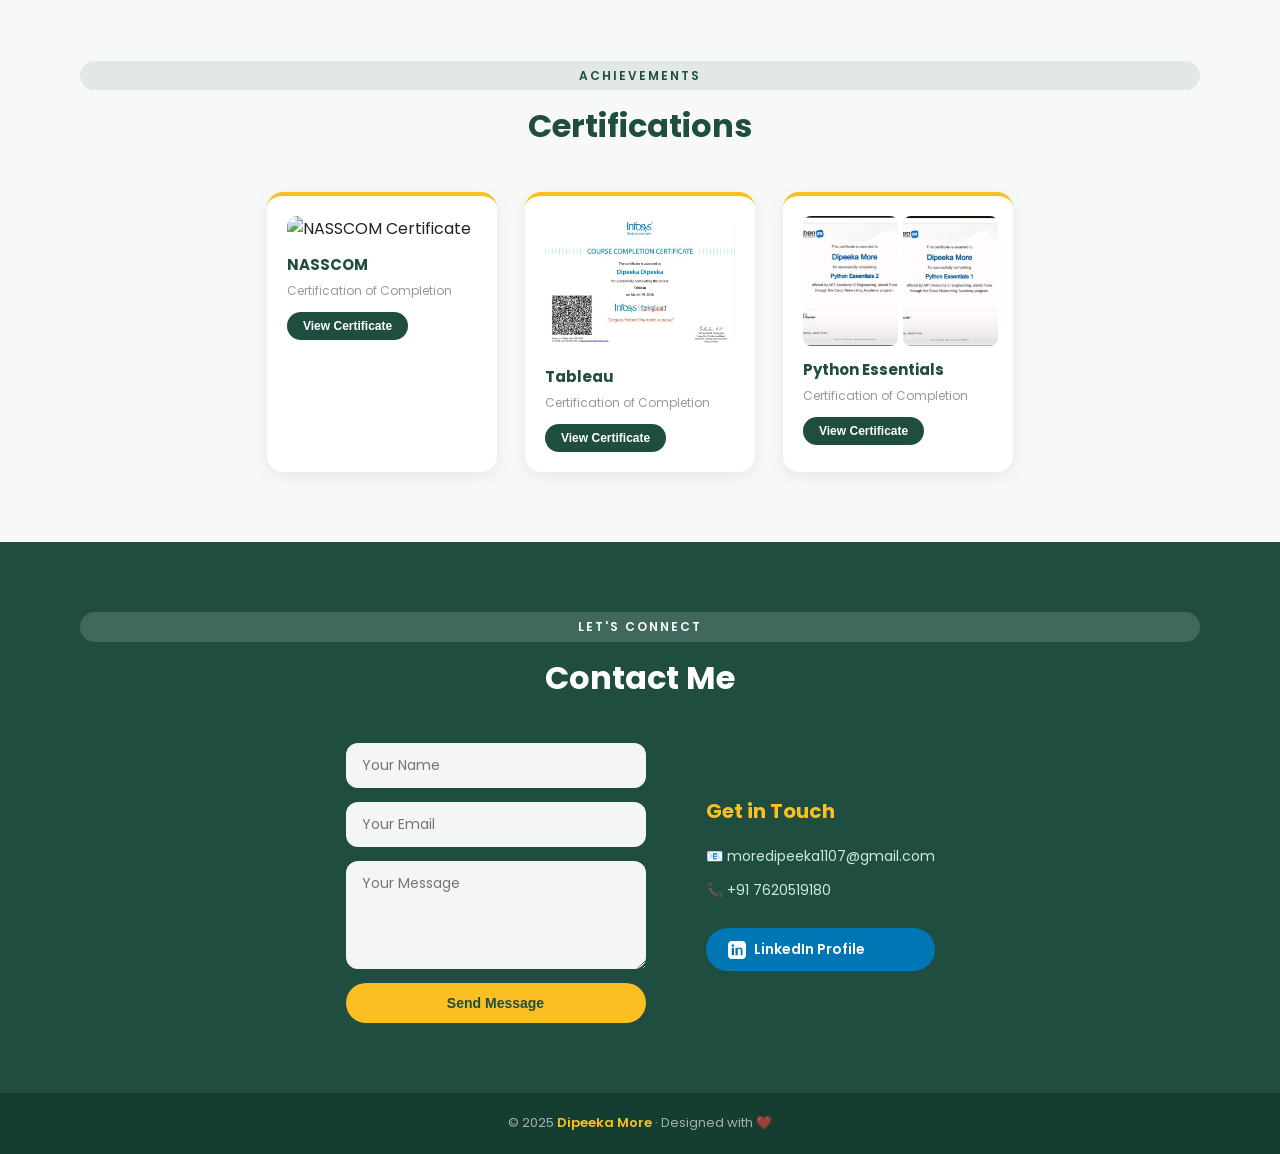
==== commit 79fe30ba: "Update index.html" ====
--- a/index.html
+++ b/index.html
@@ -47,7 +47,7 @@
     <div class="flip-img">
       <div class="flip-inner">
         <div class="flip-front">
-          <img src="C:\Users\Dipeeka\OneDrive\Documents\professional pic.jpeg" alt="Dipeeka More">
+          <img src="professional pic.jpeg" alt="Dipeeka More">
         </div>
         <div class="flip-back">
           <h2>Dipeeka More</h2>
@@ -211,37 +211,37 @@
   <div class="cert-container">
 
     <div class="cert-card" onclick="document.getElementById('nasscom-modal').style.display='flex'">
-      <img src="C:\Users\Dipeeka\OneDrive\Pictures\Screenshots\Screenshot 2026-04-06 223527.png" alt="NASSCOM Certificate" class="cert-thumb">
+      <img src="Screenshot 2026-04-06 223527.png" alt="NASSCOM Certificate" class="cert-thumb">
       <h3>NASSCOM</h3>
       <p>Certification of Completion</p>
       <button>View Certificate</button>
     </div>
     <div id="nasscom-modal" style="display:none;position:fixed;top:0;left:0;width:100%;height:100%;background:rgba(0,0,0,0.85);z-index:1000;justify-content:center;align-items:center;" onclick="this.style.display='none'">
-      <img src="C:\Users\Dipeeka\OneDrive\Pictures\Screenshots\Screenshot 2026-04-06 223527.png" alt="NASSCOM Certificate" style="max-width:90%;max-height:90%;border-radius:12px;">
+      <img src="Screenshot2026-04-06223527.png" alt="NASSCOM Certificate" style="max-width:90%;max-height:90%;border-radius:12px;">
     </div>
 
     <div class="cert-card" onclick="document.getElementById('tableau-modal').style.display='flex'">
-      <img src="C:\Users\Dipeeka\OneDrive\Documents\tablue cer.jpeg" alt="Tableau Certificate" class="cert-thumb">
+      <img src="tabluecer.jpeg" alt="Tableau Certificate" class="cert-thumb">
       <h3>Tableau</h3>
       <p>Certification of Completion</p>
       <button>View Certificate</button>
     </div>
     <div id="tableau-modal" style="display:none;position:fixed;top:0;left:0;width:100%;height:100%;background:rgba(0,0,0,0.85);z-index:1000;justify-content:center;align-items:center;" onclick="this.style.display='none'">
-      <img src="C:\Users\Dipeeka\OneDrive\Documents\tablue cer.jpeg" alt="Tableau Certificate" style="max-width:90%;max-height:90%;border-radius:12px;">
+      <img src="tabluecer.jpeg" alt="Tableau Certificate" style="max-width:90%;max-height:90%;border-radius:12px;">
     </div>
 
     <div class="cert-card" onclick="document.getElementById('python-modal').style.display='flex'">
       <div class="cert-thumb-double">
-        <img src="C:\Users\Dipeeka\OneDrive\Documents\python essential 1.jpeg" alt="Python Essential 1">
-        <img src="C:\Users\Dipeeka\OneDrive\Documents\python essential 2.jpeg" alt="Python Essential 2">
+        <img src="pythonessential1.jpeg" alt="Python Essential 1">
+        <img src="pythonessential2.jpeg" alt="Python Essential 2">
       </div>
       <h3>Python Essentials</h3>
       <p>Certification of Completion</p>
       <button>View Certificate</button>
     </div>
     <div id="python-modal" style="display:none;position:fixed;top:0;left:0;width:100%;height:100%;background:rgba(0,0,0,0.85);z-index:1000;justify-content:center;align-items:center;gap:20px;flex-wrap:wrap;" onclick="this.style.display='none'">
-      <img src="C:\Users\Dipeeka\OneDrive\Documents\python essential 1.jpeg" alt="Python Essential 1" style="max-width:45%;max-height:90%;border-radius:12px;">
-      <img src="C:\Users\Dipeeka\OneDrive\Documents\python essential 2.jpeg" alt="Python Essential 2" style="max-width:45%;max-height:90%;border-radius:12px;">
+      <img src="pythonessential1.jpeg" alt="Python Essential 1" style="max-width:45%;max-height:90%;border-radius:12px;">
+      <img src="pythonessential2.jpeg" alt="Python Essential 2" style="max-width:45%;max-height:90%;border-radius:12px;">
     </div>
 
   </div>
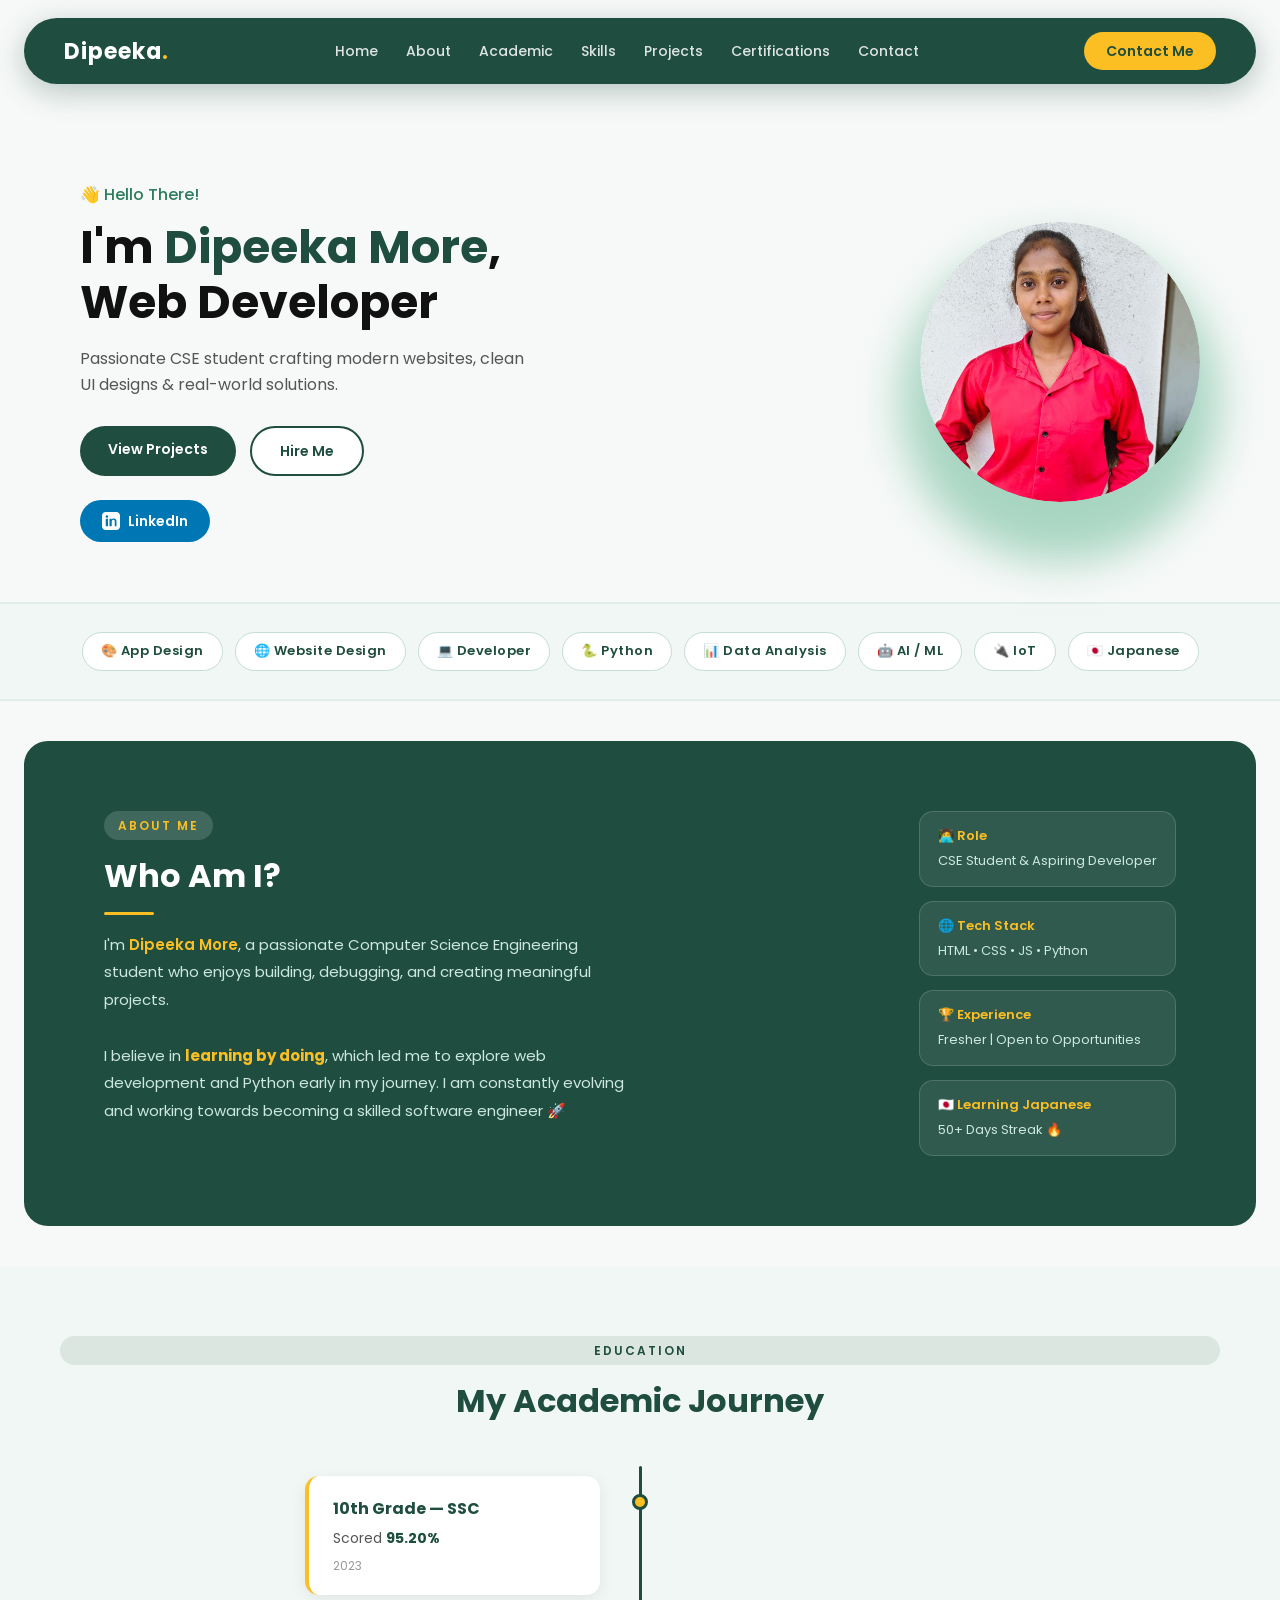
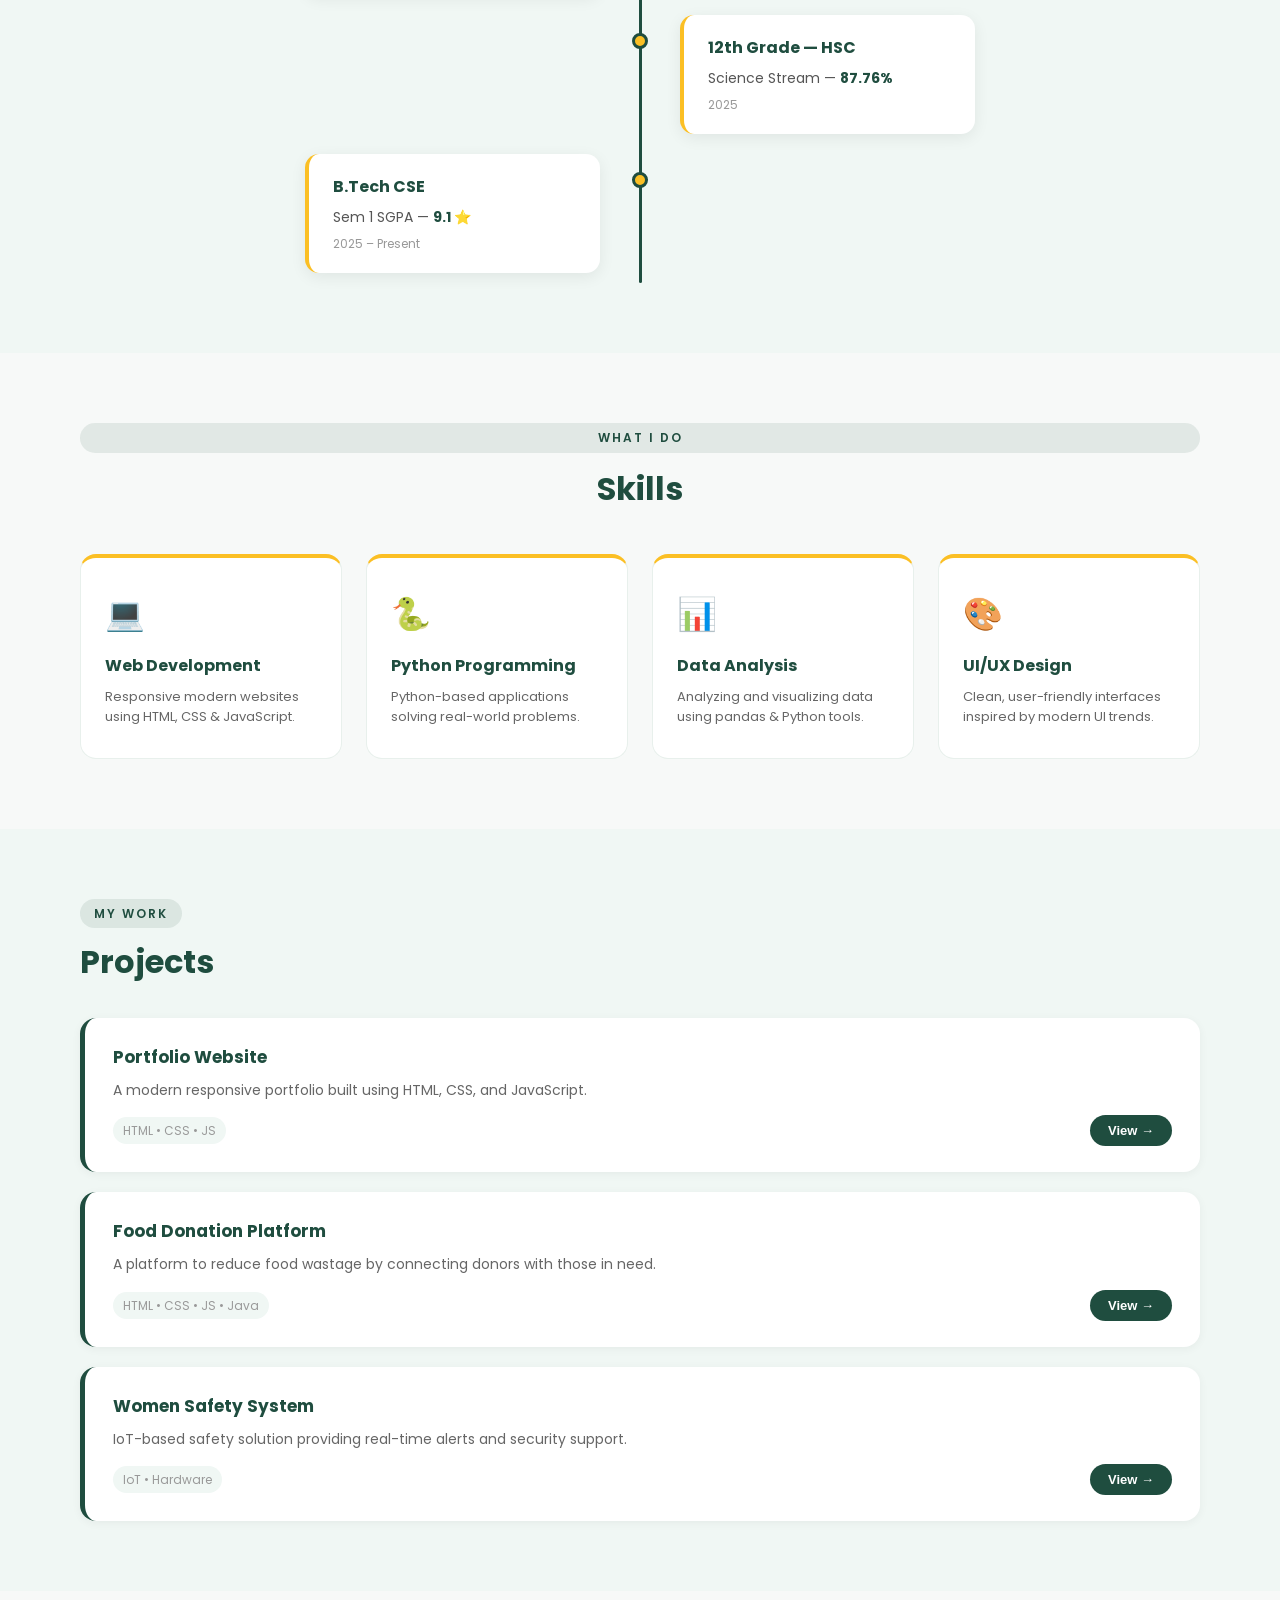
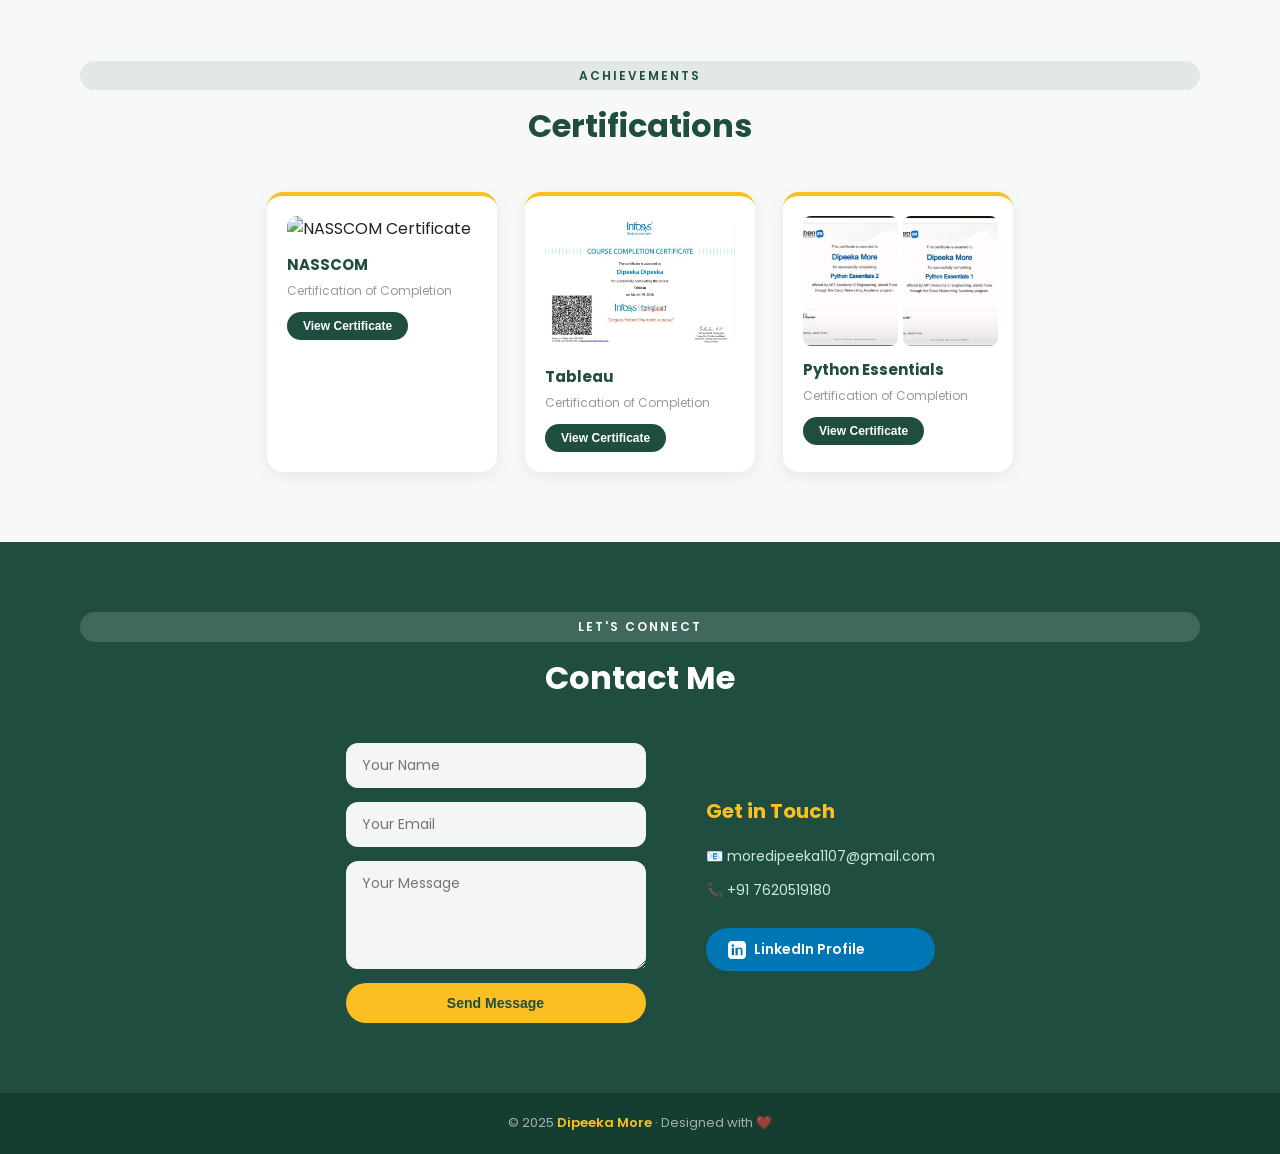
==== commit 67fde907: "Update index.html" ====
--- a/index.html
+++ b/index.html
@@ -47,7 +47,7 @@
     <div class="flip-img">
       <div class="flip-inner">
         <div class="flip-front">
-          <img src="professional pic.jpeg" alt="Dipeeka More">
+          <img src="professionalpic.jpeg" alt="Dipeeka More">
         </div>
         <div class="flip-back">
           <h2>Dipeeka More</h2>
@@ -211,7 +211,7 @@
   <div class="cert-container">
 
     <div class="cert-card" onclick="document.getElementById('nasscom-modal').style.display='flex'">
-      <img src="Screenshot 2026-04-06 223527.png" alt="NASSCOM Certificate" class="cert-thumb">
+      <img src="Screenshot2026-04-06 223527.png" alt="NASSCOM Certificate" class="cert-thumb">
       <h3>NASSCOM</h3>
       <p>Certification of Completion</p>
       <button>View Certificate</button>
